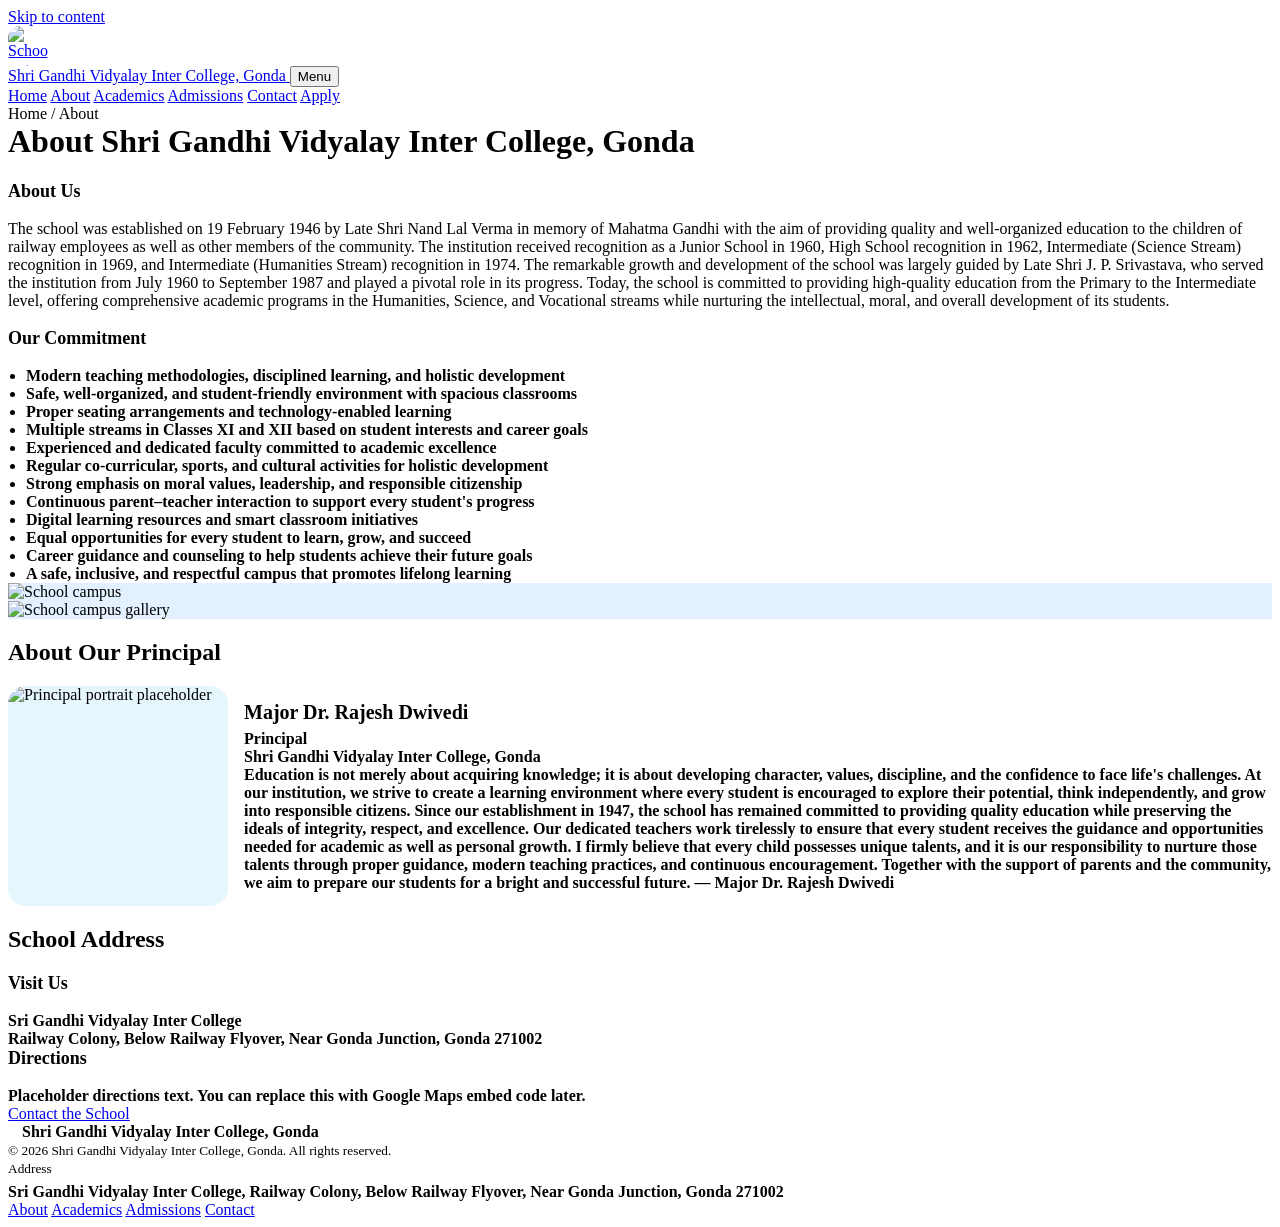
==== about.html @ a22a27fe "Initial Commit" ====
<!doctype html>
<html lang="en">
<head>
  <meta charset="utf-8" />
  <meta name="viewport" content="width=device-width, initial-scale=1" />
<title>About - Shri Gandhi Vidyalay Inter College, Gonda</title>
  <link rel="stylesheet" href="assets/css/styles.css" />
  <meta name="description" content="About Greenfield School" />
</head>
<body>
  <a class="skip-link" href="#main">Skip to content</a>

  <header class="header" role="banner">
    <div class="container">
      <nav class="nav" aria-label="Primary">
        <a class="brand" href="index.html" aria-label="Greenfield School Home">
          <div class="logo" aria-hidden="true" style="padding:0; background:transparent; border:0; box-shadow:none;">
            <img src="assets/images/ChatGPT Image Jul 10, 2026, 04_03_32 PM.png" alt="School logo" style="width:40px; height:40px; display:block; object-fit:contain; border-radius:12px;" />

          </div>
          <span>Shri Gandhi Vidyalay Inter College, Gonda</span>
        </a>

        <button class="menu-btn" type="button" aria-label="Open menu" aria-expanded="false">Menu</button>

        <div class="nav-links" role="navigation" aria-label="Site">
          <a href="index.html" data-nav="home">Home</a>
          <a href="about.html" data-nav="about">About</a>
          <a href="academics.html" data-nav="academics">Academics</a>
          <a href="admissions.html" data-nav="admissions">Admissions</a>
          <a href="contact.html" data-nav="contact">Contact</a>
          <a class="cta" href="admissions.html" aria-label="Apply now">Apply</a>
        </div>
      </nav>
    </div>
  </header>

  <main id="main" class="page-hero" role="main">
  <div class="container">
      <div class="breadcrumbs">Home / About</div>
      <h1 class="h1" style="margin-top:0;">About Shri Gandhi Vidyalay Inter College, Gonda</h1>
      <p class="lede">
    
      </p>



      <section class="section" aria-label="School about section">
        <div class="grid-2">
          <div class="card">
            <h3 style="font-size:18px;">About Us</h3>
            <p>
             The school was established on 19 February 1946 by Late Shri Nand Lal Verma in memory of Mahatma Gandhi with the aim of providing quality and well-organized education to the children of railway employees as well as other members of the community.

The institution received recognition as a Junior School in 1960, High School recognition in 1962, Intermediate (Science Stream) recognition in 1969, and Intermediate (Humanities Stream) recognition in 1974.

The remarkable growth and development of the school was largely guided by Late Shri J. P. Srivastava, who served the institution from July 1960 to September 1987 and played a pivotal role in its progress.

Today, the school is committed to providing high-quality education from the Primary to the Intermediate level, offering comprehensive academic programs in the Humanities, Science, and Vocational streams while nurturing the intellectual, moral, and overall development of its students.
            </p>
            <div class="hr"></div>
            <h3 style="font-size:18px;">Our Commitment</h3>
            <ul style="margin:0; padding-left:18px; color:var(--muted); font-weight:700;">
              <li>Modern teaching methodologies, disciplined learning, and holistic development</li>
              <li>Safe, well-organized, and student-friendly environment with spacious classrooms</li>
              <li>Proper seating arrangements and technology-enabled learning</li>
              <li>Multiple streams in Classes XI and XII based on student interests and career goals</li>
              <li>Experienced and dedicated faculty committed to academic excellence</li>

<li>Regular co-curricular, sports, and cultural activities for holistic development</li>

<li>Strong emphasis on moral values, leadership, and responsible citizenship</li>

<li>Continuous parent–teacher interaction to support every student's progress</li>

<li>Digital learning resources and smart classroom initiatives</li>

<li>Equal opportunities for every student to learn, grow, and succeed</li>
<li>Career guidance and counseling to help students achieve their future goals</li>

<li>A safe, inclusive, and respectful campus that promotes lifelong learning</li>
          </div>
          <div class="card about-images" style="padding:0; overflow:hidden;">
            <div class="about-images-inner">
              <img
                src="assets/images/Screenshot 2026-07-05 130047.png"
                alt="School campus"
                style="width:100%; height:100%; object-fit:cover; display:block; background:#e2f0ff;"
              />
              <img
                src="assets/images/Screenshot 2026-07-10 162945.png"
                alt="School campus gallery"
                style="width:100%; height:100%; object-fit:cover; display:block; background:#e2f0ff;"
              />
            </div>
          </div>
        </div>
      </section>

      <section class="section" aria-label="About principal">
        <h2 class="section-title">About Our Principal</h2>
        <div class="card" style="display:grid; grid-template-columns: 220px 1fr; gap:16px; align-items:center;">
          <div style="width:220px; height:220px; border-radius:18px; overflow:hidden; background:rgba(14,165,233,.10); border:1px solid var(--border);">
            <img
              src="assets/images/principal - Copy.jpeg"
              alt="Principal portrait placeholder"
              style="width:100%; height:100%; object-fit:cover; display:block;"
            />
          </div>
          <div>
            <h3 style="margin:0 0 6px; font-size:20px;">Major Dr. Rajesh Dwivedi</h3>
            <p style="margin:0; color:var(--muted); font-weight:750;">
              Principal</br> Shri Gandhi Vidyalay Inter College, Gonda
      
            </p>
            <div class="hr"></div>
            <p style="margin:0; color:var(--muted); font-weight:700;">
              Education is not merely about acquiring knowledge; it is about developing character, values, discipline, and the confidence to face life's challenges. At our institution, we strive to create a learning environment where every student is encouraged to explore their potential, think independently, and grow into responsible citizens.

Since our establishment in 1947, the school has remained committed to providing quality education while preserving the ideals of integrity, respect, and excellence. Our dedicated teachers work tirelessly to ensure that every student receives the guidance and opportunities needed for academic as well as personal growth.

I firmly believe that every child possesses unique talents, and it is our responsibility to nurture those talents through proper guidance, modern teaching practices, and continuous encouragement. Together with the support of parents and the community, we aim to prepare our students for a bright and successful future.

— Major Dr. Rajesh Dwivedi
            </p>
          </div>
        </div>
      </section>

      <section class="section" aria-label="School address">
        <h2 class="section-title">School Address</h2>
        <div class="grid-2">
          <div class="card">
            <h3 style="font-size:18px; margin-top:0;">Visit Us</h3>
            <p style="margin:0; color:var(--muted); font-weight:750;">
              Sri Gandhi Vidyalay Inter College<br/>
              Railway Colony, Below Railway Flyover, Near Gonda Junction, Gonda 271002<br/>
              
              
            </p>
          </div>
          <div class="card">
            <h3 style="font-size:18px; margin-top:0;">Directions</h3>
            <p style="margin:0; color:var(--muted); font-weight:750;">
              Placeholder directions text. You can replace this with Google Maps embed code later.
            </p>
            <div class="hr"></div>
            <a class="btn" href="contact.html">Contact the School</a>
          </div>
        </div>
      </section>
    </div>
  </main>

  <footer class="footer" role="contentinfo">
    <div class="container">
      <div class="footer-grid">
        <div>
          <div class="brand" style="gap:10px; font-weight:900;">
            <span style="display:inline-block; width:10px; height:10px; border-radius:3px; background:linear-gradient(135deg, var(--primary), var(--accent));"></span>
            <span>Shri Gandhi Vidyalay Inter College, Gonda</span>
          </div>
          <small>© <span id="year"></span> Shri Gandhi Vidyalay Inter College, Gonda. All rights reserved.</small>
        </div>

        <div>
          <small>Address</small>
          <div style="margin-top:6px; font-weight:800; color:var(--muted);">
            Sri Gandhi Vidyalay Inter College,
            Railway Colony, Below Railway Flyover, Near Gonda Junction, Gonda 271002
          </div>
        </div>
        <div class="footer-links" aria-label="Footer links">
          <a href="about.html">About</a>
          <a href="academics.html">Academics</a>
          <a href="admissions.html">Admissions</a>
          <a href="contact.html">Contact</a>
        </div>
      </div>
    </div>
  </footer>

  <script src="assets/js/app.js"></script>
  <script>
    document.getElementById('year').textContent = new Date().getFullYear();
  </script>
</body>
</html>
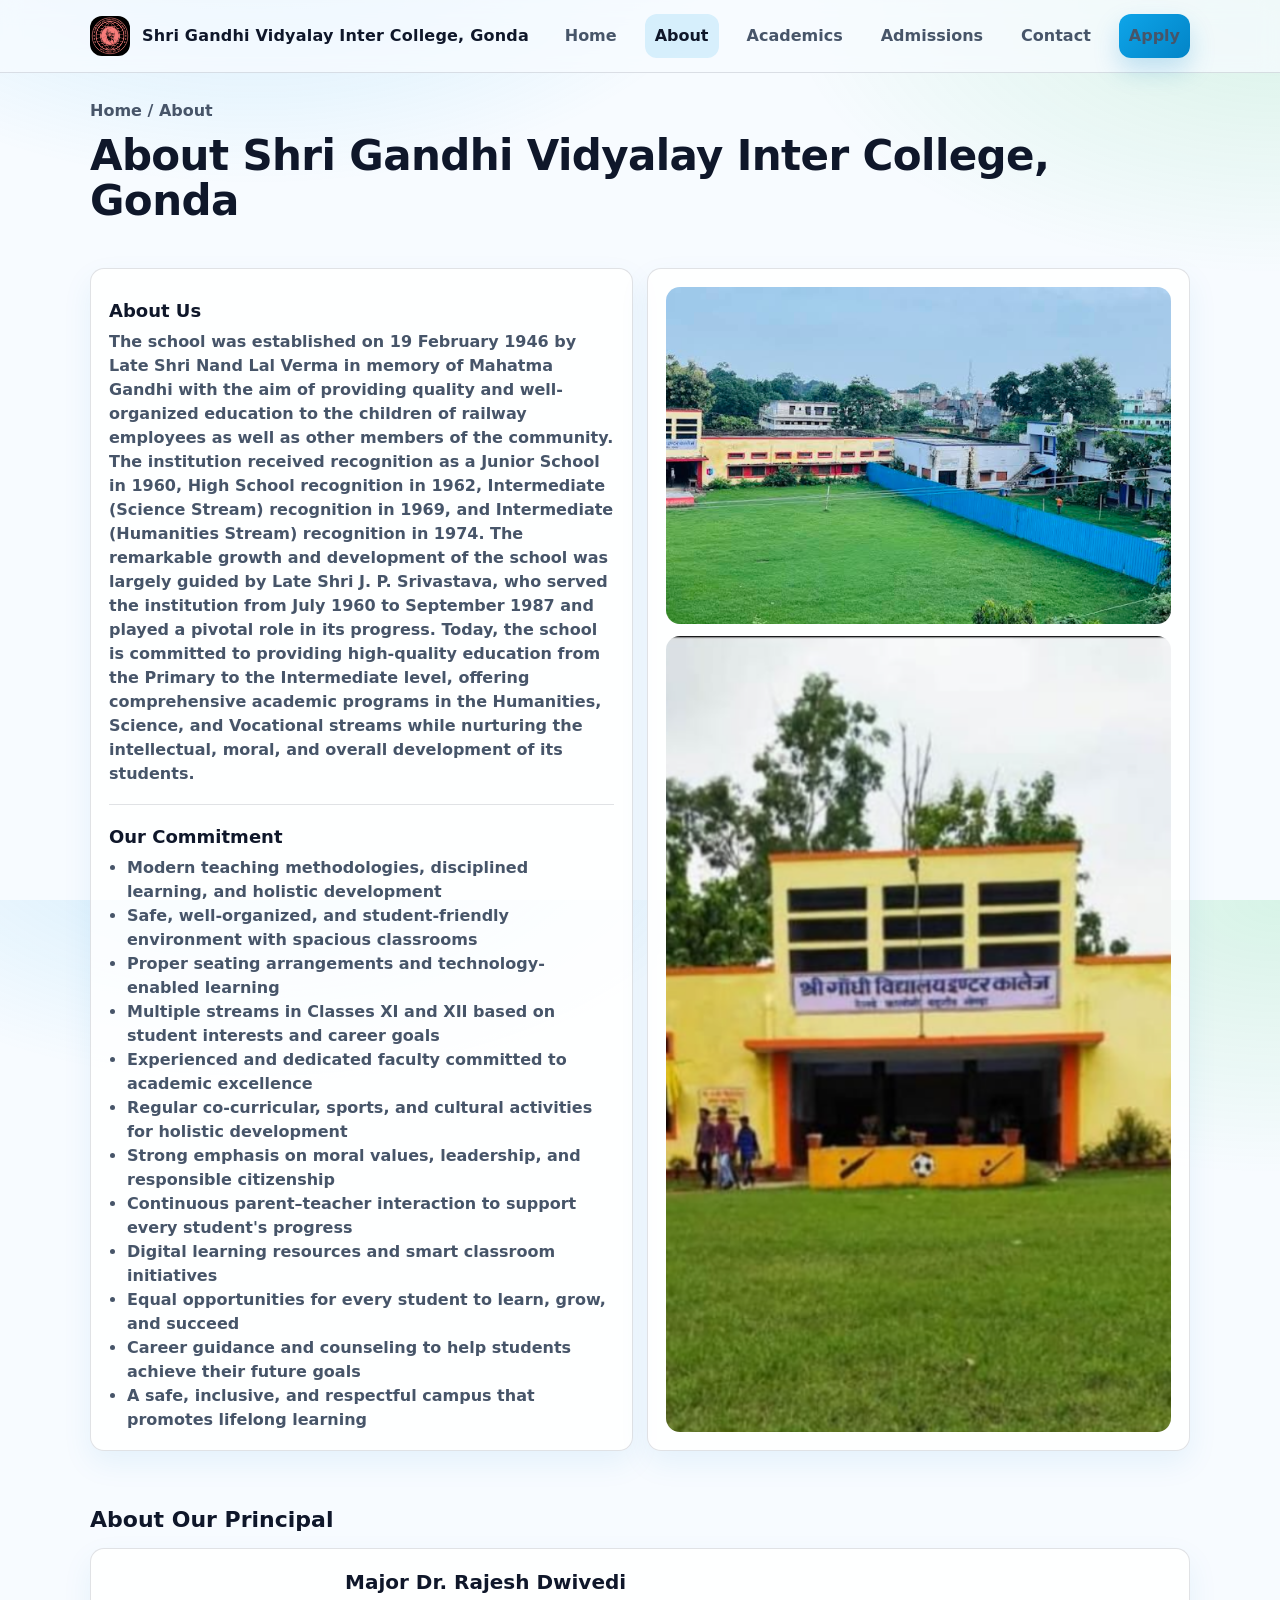
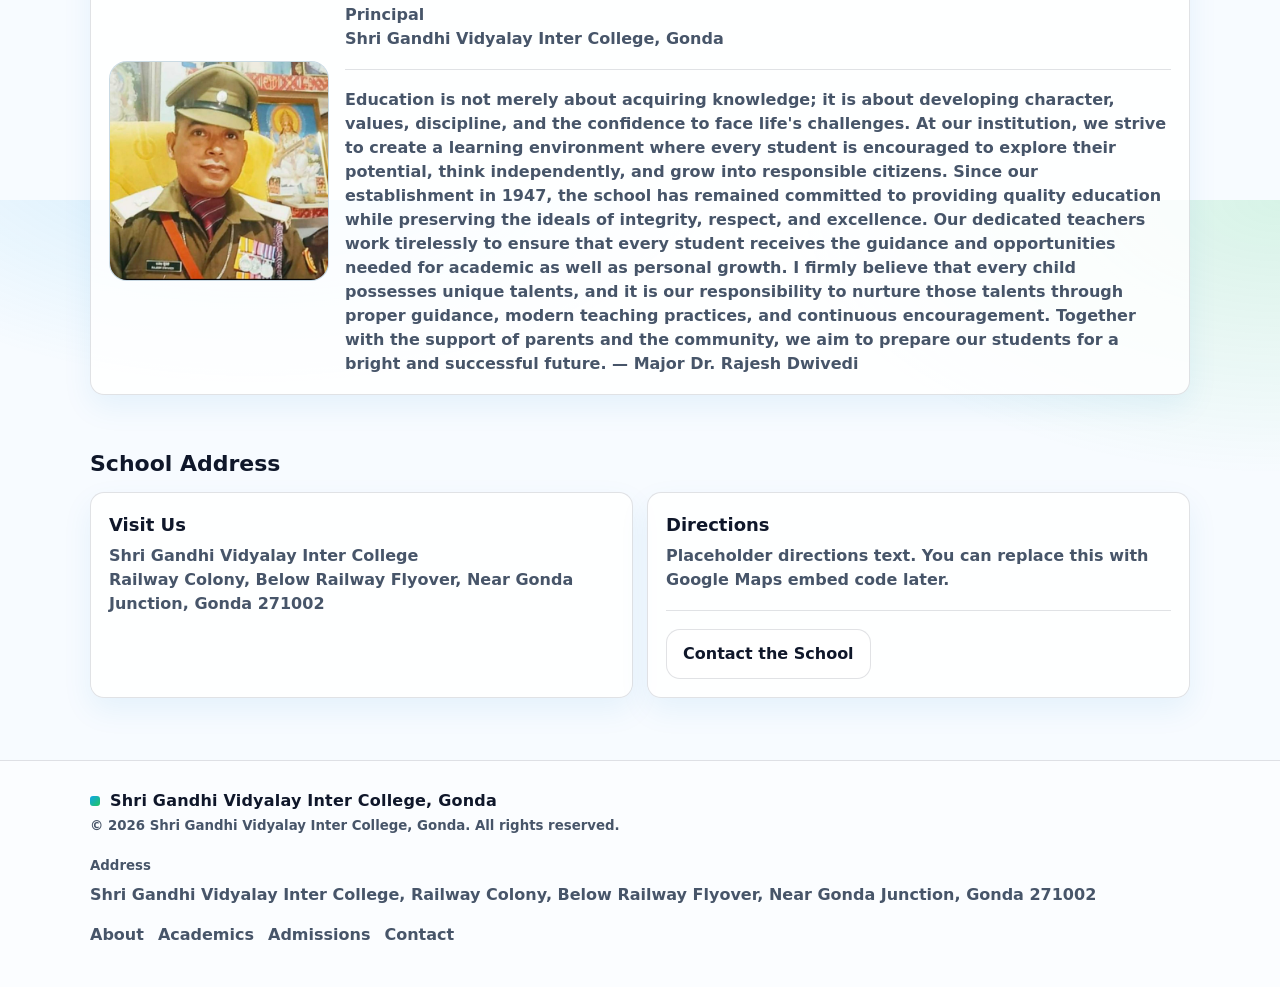
==== commit deab4c1b: "new commmit" ====
--- a/about.html
+++ b/about.html
@@ -133,7 +133,7 @@
           <div class="card">
             <h3 style="font-size:18px; margin-top:0;">Visit Us</h3>
             <p style="margin:0; color:var(--muted); font-weight:750;">
-              Sri Gandhi Vidyalay Inter College<br/>
+              Shri Gandhi Vidyalay Inter College<br/>
               Railway Colony, Below Railway Flyover, Near Gonda Junction, Gonda 271002<br/>
               
               
@@ -166,7 +166,7 @@
         <div>
           <small>Address</small>
           <div style="margin-top:6px; font-weight:800; color:var(--muted);">
-            Sri Gandhi Vidyalay Inter College,
+            Shri Gandhi Vidyalay Inter College,
             Railway Colony, Below Railway Flyover, Near Gonda Junction, Gonda 271002
           </div>
         </div>
--- a/assets/css/styles.css
+++ b/assets/css/styles.css
@@ -0,0 +1,394 @@
+/* School Website Styles */
+:root{
+  --bg:#f7fbff;
+  --card:#ffffff;
+  --text:#0f172a;
+  --muted:#475569;
+  --primary:#0ea5e9;
+  --primary-2:#0284c7;
+  --accent:#22c55e;
+  --accent-2:#16a34a;
+  --border:rgba(15,23,42,.12);
+  --shadow: 0 10px 30px rgba(2,132,199,.10);
+  --radius: 14px;
+  --max: 1100px;
+}
+
+*{box-sizing:border-box}
+
+html,body{height:100%}
+body{
+  margin:0;
+  font-family: ui-sans-serif, system-ui, -apple-system, Segoe UI, Roboto, Helvetica, Arial, "Apple Color Emoji","Segoe UI Emoji";
+  background: radial-gradient(900px 500px at 20% -10%, rgba(14,165,233,.18), transparent 55%),
+              radial-gradient(900px 500px at 100% 0%, rgba(34,197,94,.15), transparent 55%),
+              var(--bg);
+  color:var(--text);
+  line-height:1.5;
+}
+
+a{color:inherit; text-decoration:none}
+
+.container{
+  width: min(var(--max), calc(100% - 32px));
+  margin: 0 auto;
+}
+
+.skip-link{
+  position:absolute;
+  left:-999px;
+  top:auto;
+  width:1px;
+  height:1px;
+  overflow:hidden;
+}
+.skip-link:focus{
+  left:16px;
+  top:16px;
+  width:auto;
+  height:auto;
+  padding:10px 12px;
+  background:#fff;
+  border:1px solid var(--border);
+  border-radius:10px;
+  z-index:9999;
+}
+
+/* Header / Nav */
+.header{
+  position: sticky;
+  top:0;
+  z-index:50;
+  background: rgba(247,251,255,.75);
+  backdrop-filter: blur(10px);
+  border-bottom: 1px solid var(--border);
+}
+
+.nav{
+  display:flex;
+  align-items:center;
+  justify-content:space-between;
+  padding:14px 0;
+}
+
+.brand{
+  display:flex;
+  align-items:center;
+  gap:12px;
+  font-weight:800;
+  letter-spacing:.2px;
+}
+
+.logo{
+  width:40px;
+  height:40px;
+  border-radius:12px;
+  background: linear-gradient(135deg, var(--primary), var(--accent));
+  display:grid;
+  place-items:center;
+  color:#fff;
+  box-shadow: 0 10px 25px rgba(14,165,233,.25);
+}
+
+.logo svg{display:block}
+
+.nav-links{
+  display:flex;
+  align-items:center;
+  gap:18px;
+}
+
+.nav-links a{
+  color:var(--muted);
+  font-weight:600;
+  padding:10px 10px;
+  border-radius:12px;
+}
+
+.nav-links a:hover{
+  background: rgba(14,165,233,.10);
+  color:var(--text);
+}
+
+.cta{
+  display:inline-flex;
+  align-items:center;
+  gap:10px;
+  padding:10px 14px;
+  border-radius:12px;
+  background: linear-gradient(135deg, var(--primary), var(--primary-2));
+  color:#fff;
+  font-weight:800;
+  box-shadow: 0 12px 26px rgba(2,132,199,.22);
+}
+
+.cta:hover{filter:brightness(.98)}
+
+.menu-btn{
+  display:none;
+  border:1px solid var(--border);
+  background:#fff;
+  border-radius:12px;
+  padding:10px 12px;
+  font-weight:800;
+}
+
+/* Mobile nav */
+@media (max-width: 860px){
+  .menu-btn{display:inline-flex; align-items:center; gap:8px; cursor:pointer}
+  .nav-links{display:none}
+  .nav-links.open{
+    display:flex;
+    flex-direction:column;
+    align-items:flex-start;
+    gap:10px;
+    padding:12px;
+  }
+}
+
+/* Hero */
+.hero{
+  padding: 52px 0 26px;
+}
+
+.hero-grid{
+  display:grid;
+  grid-template-columns: 1.15fr .85fr;
+  gap: 20px;
+  align-items: stretch;
+}
+
+@media (max-width: 900px){
+  .hero-grid{grid-template-columns:1fr}
+}
+
+.hero-card{
+  background: rgba(255,255,255,.78);
+  border:1px solid var(--border);
+  border-radius: var(--radius);
+  box-shadow: var(--shadow);
+  padding: 26px;
+}
+
+.kicker{
+  display:inline-flex;
+  align-items:center;
+  gap:10px;
+  padding:8px 12px;
+  border-radius:999px;
+  background: rgba(14,165,233,.12);
+  color: var(--primary-2);
+  font-weight:800;
+  border:1px solid rgba(2,132,199,.18);
+}
+
+.h1{
+  font-size: 42px;
+  line-height:1.08;
+  margin: 14px 0 10px;
+  letter-spacing:-.6px;
+}
+
+@media (max-width: 520px){
+  .h1{font-size:32px}
+}
+
+.lede{
+  color: var(--muted);
+  font-weight:600;
+  margin: 0 0 18px;
+  max-width: 62ch;
+}
+
+.hero-actions{
+  display:flex;
+  align-items:center;
+  gap:12px;
+  flex-wrap:wrap;
+}
+
+.btn{
+  display:inline-flex;
+  align-items:center;
+  gap:10px;
+  padding: 12px 16px;
+  border-radius: 14px;
+  border: 1px solid var(--border);
+  background:#fff;
+  font-weight:900;
+  cursor:pointer;
+}
+.btn:hover{background: rgba(14,165,233,.06)}
+
+.btn-primary{
+  background: linear-gradient(135deg, var(--primary), var(--primary-2));
+  color:#fff;
+  border-color: transparent;
+}
+.btn-primary:hover{filter:brightness(.98)}
+
+/* Stats */
+.stats{
+  display:grid;
+  grid-template-columns: repeat(2, minmax(0,1fr));
+  gap: 12px;
+  margin-top: 14px;
+}
+
+.stat{
+  padding:14px;
+  border-radius: 14px;
+  background:#fff;
+  border:1px solid var(--border);
+}
+.stat b{display:block; font-size:18px}
+.stat span{color:var(--muted); font-weight:650}
+
+/* Sections */
+.section{padding: 26px 0}
+
+.section-title{
+  font-size: 22px;
+  margin: 0 0 12px;
+}
+
+.grid-3{display:grid; grid-template-columns: repeat(3, minmax(0, 1fr)); gap:14px}
+.grid-2{display:grid; grid-template-columns: repeat(2, minmax(0, 1fr)); gap:14px}
+
+@media (max-width: 900px){
+  .grid-3{grid-template-columns:1fr}
+  .grid-2{grid-template-columns:1fr}
+}
+
+.card{
+  background: rgba(255,255,255,.82);
+  border:1px solid var(--border);
+  border-radius: var(--radius);
+  box-shadow: 0 12px 30px rgba(2,132,199,.08);
+  padding: 18px;
+}
+
+.card h3{margin: 10px 0 6px; font-size: 16px}
+.card p{margin:0; color: var(--muted); font-weight:600}
+
+.icon-badge{
+  width:44px;
+  height:44px;
+  border-radius:14px;
+  display:grid;
+  place-items:center;
+  background: rgba(34,197,94,.12);
+  border:1px solid rgba(22,163,74,.18);
+  color: var(--accent-2);
+}
+
+/* Page header */
+.page-hero{
+  padding: 26px 0 12px;
+}
+
+.breadcrumbs{
+  color: var(--muted);
+  font-weight:650;
+  margin-bottom: 10px;
+}
+
+/* About page stacked images */
+.about-images{
+  padding:0;
+}
+
+.about-images-inner{
+  height:100%;
+  display:flex;
+  flex-direction:column;
+  gap:12px;
+  padding:18px;
+}
+
+.about-images-inner img{
+  flex:1;
+  width:100%;
+  height:100%;
+  object-fit:cover;
+  display:block;
+  border-radius:14px;
+  background:#e2f0ff;
+}
+
+@media (max-width: 900px){
+  .about-images-inner{padding:14px}
+}
+
+@media (max-width: 520px){
+  .about-images-inner{gap:10px}
+}
+
+/* Forms */
+.form-row{display:grid; grid-template-columns: repeat(2, minmax(0, 1fr)); gap:12px}
+@media (max-width: 700px){
+  .form-row{grid-template-columns:1fr}
+}
+
+label{display:block; font-weight:800; font-size: 13px; color: var(--muted); margin-bottom: 6px}
+
+input, select, textarea{
+  width:100%;
+  padding: 12px 12px;
+  border-radius: 14px;
+  border: 1px solid var(--border);
+  background:#fff;
+  outline:none;
+  font-weight:650;
+  color:var(--text);
+}
+
+textarea{min-height: 120px; resize: vertical}
+
+input:focus, select:focus, textarea:focus{
+  border-color: rgba(2,132,199,.55);
+  box-shadow: 0 0 0 4px rgba(14,165,233,.15);
+}
+
+.form-actions{display:flex; gap:12px; align-items:center; flex-wrap:wrap; margin-top: 12px}
+
+.notice{
+  margin-top: 10px;
+  padding: 12px;
+  border-radius: 14px;
+  border: 1px solid rgba(22,163,74,.25);
+  background: rgba(34,197,94,.10);
+  color: #0f7a34;
+  font-weight:800;
+  display:none;
+}
+
+.notice.show{display:block}
+
+/* Footer */
+.footer{
+  padding: 28px 0 40px;
+  border-top: 1px solid var(--border);
+  margin-top: 24px;
+  background: rgba(255,255,255,.55);
+}
+
+.footer-grid{
+  display:flex;
+  align-items:flex-start;
+  justify-content:space-between;
+  gap: 16px;
+  flex-wrap:wrap;
+}
+
+.footer small{color: var(--muted); font-weight:650}
+
+.footer-links{display:flex; gap: 14px; flex-wrap:wrap}
+.footer-links a{color: var(--muted); font-weight:800}
+.footer-links a:hover{color: var(--text)}
+
+/* Utility */
+.muted{color:var(--muted)}
+
+.hr{height:1px; background: var(--border); border:0; margin:18px 0}
+
